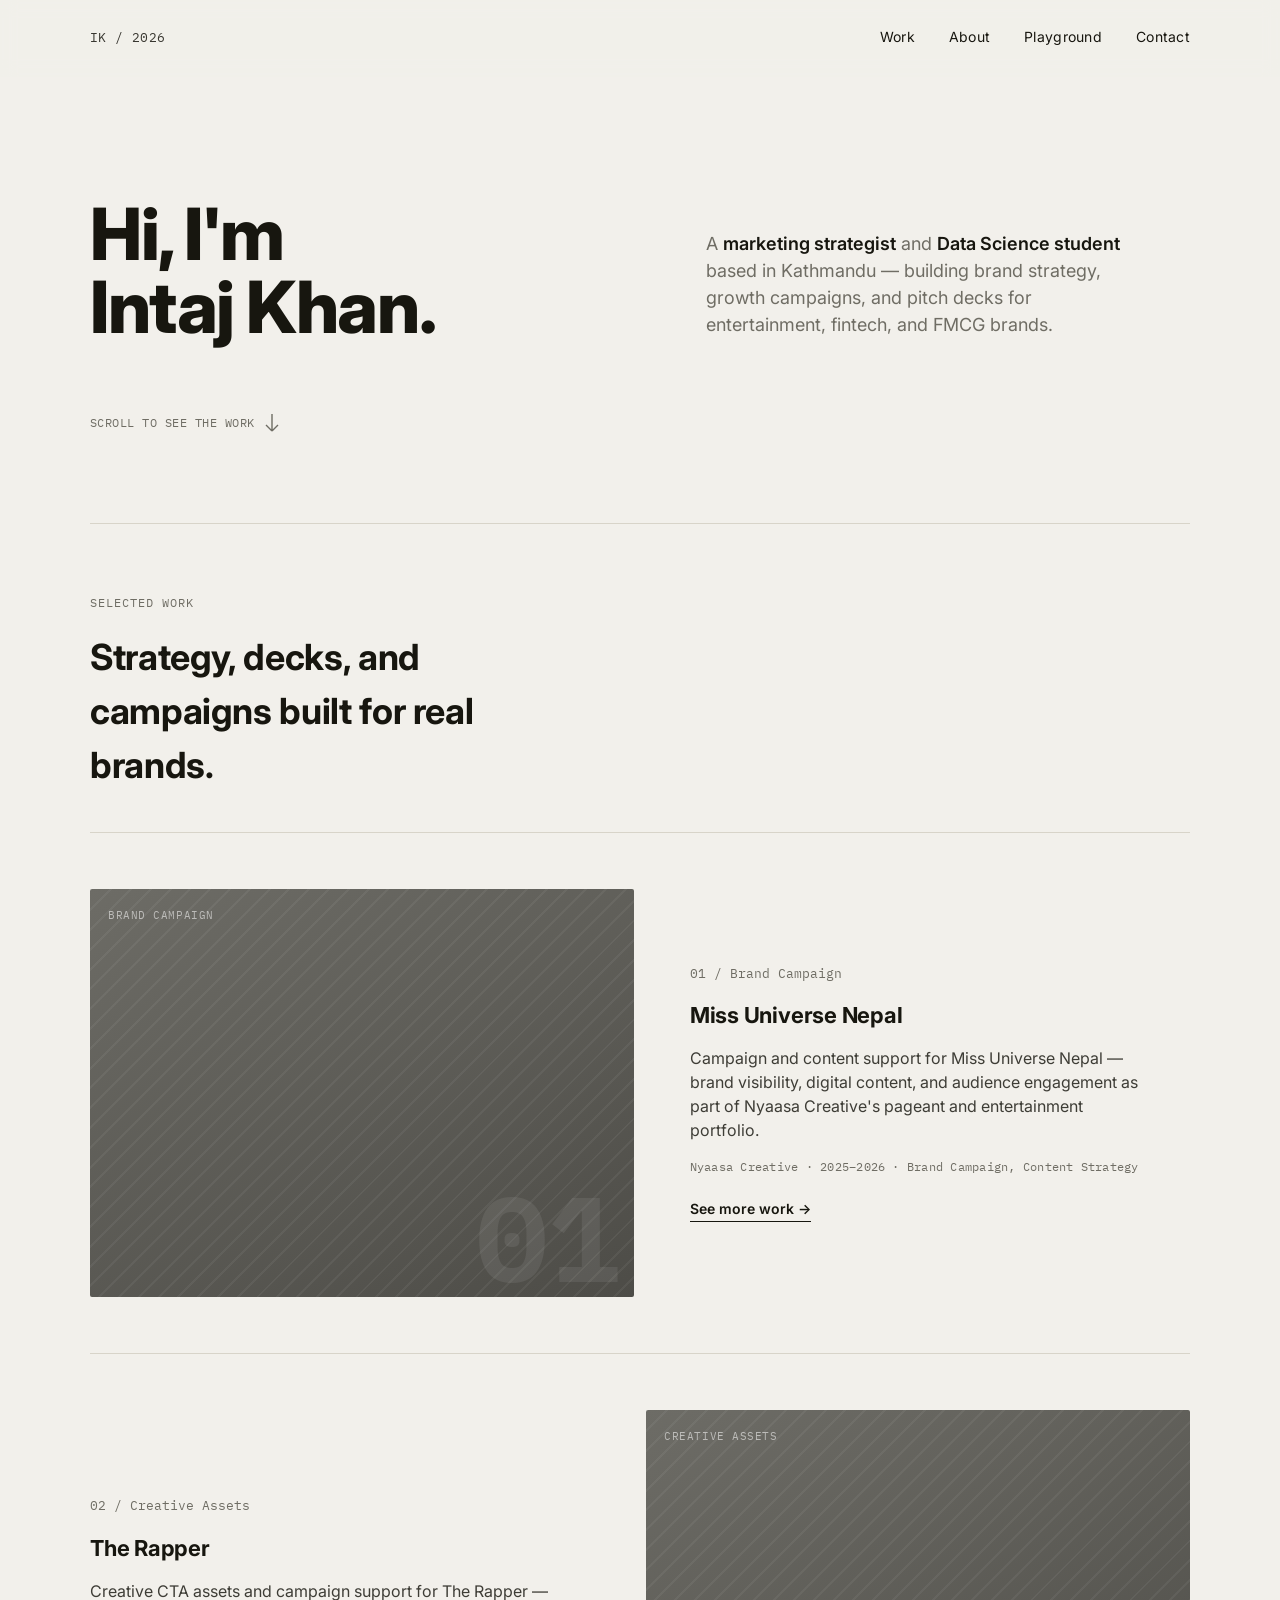
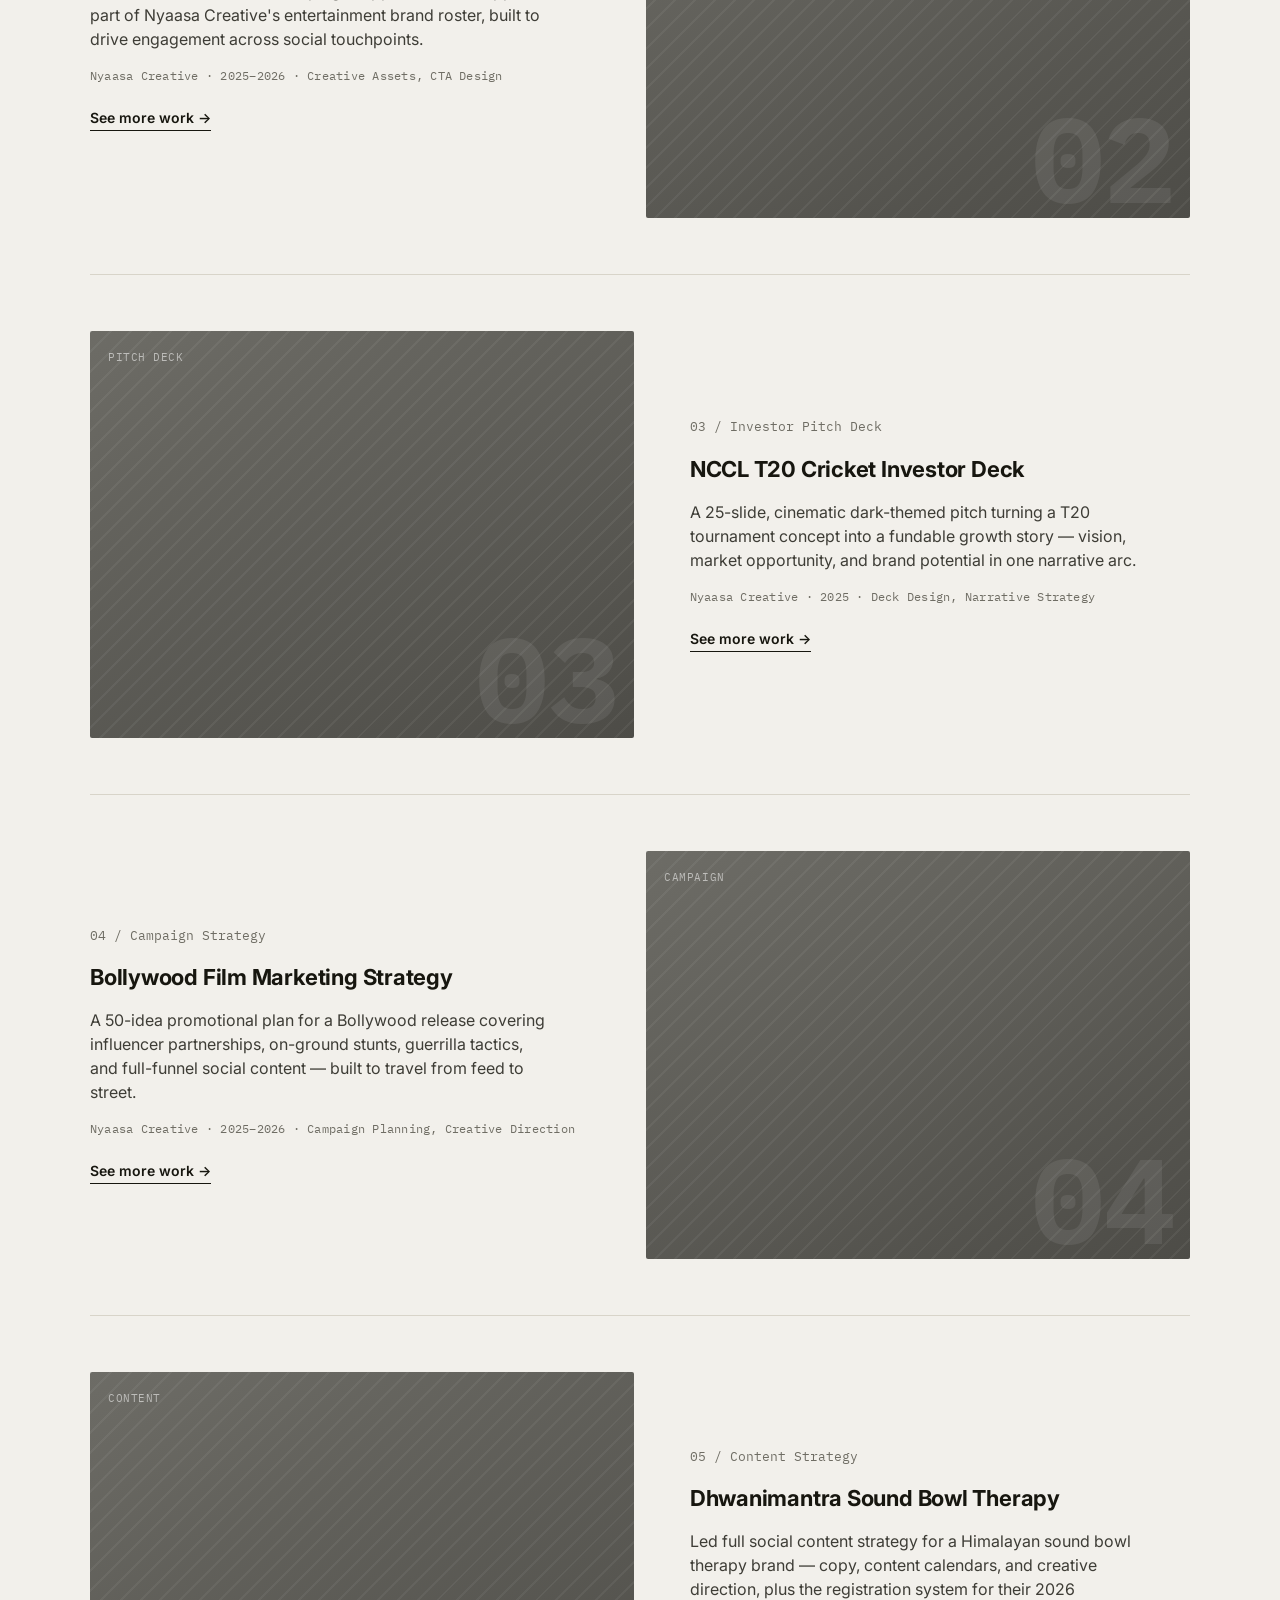
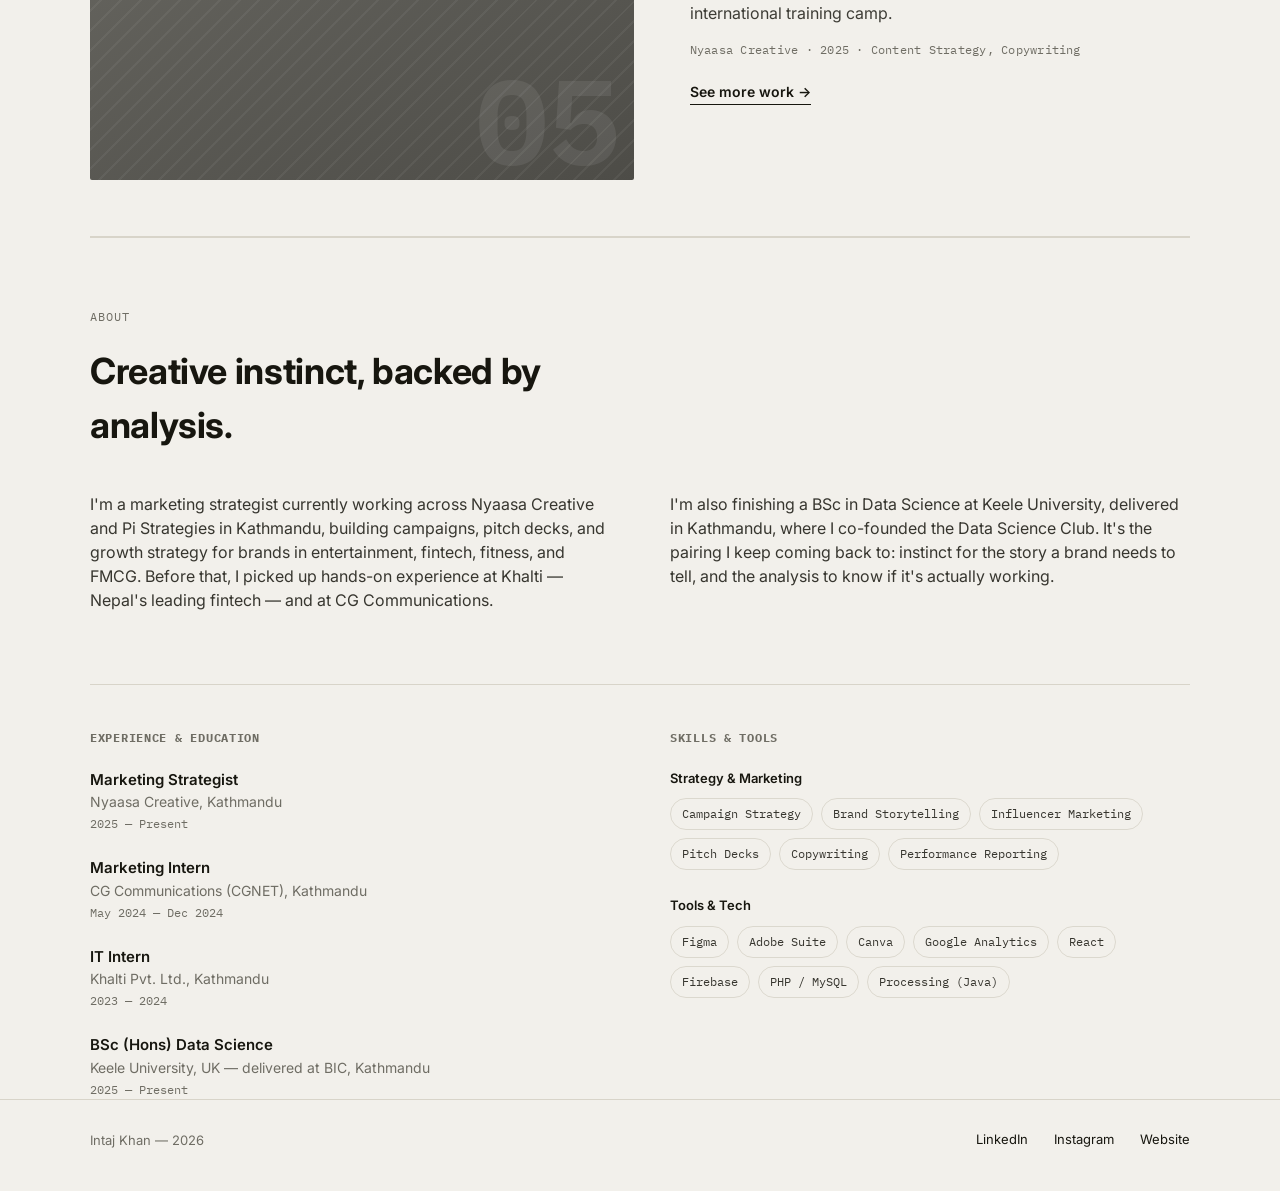
==== intajport/index.html @ 3a7e6c4c "Add files via upload" ====
<!DOCTYPE html>
<html lang="en">
<head>
<meta charset="UTF-8">
<meta name="viewport" content="width=device-width, initial-scale=1.0">
<title>Intaj Khan — Marketing Strategist &amp; Data Science Student</title>
<link rel="preconnect" href="https://fonts.googleapis.com">
<link rel="preconnect" href="https://fonts.gstatic.com" crossorigin>
<link href="https://fonts.googleapis.com/css2?family=Inter:wght@400;500;600;700;800&family=IBM+Plex+Mono:wght@400;500&display=swap" rel="stylesheet">
<link rel="stylesheet" href="style.css">
</head>
<body>

<header class="nav" id="siteNav">
  <div class="wrap">
    <a class="brand" href="index.html">IK / 2026</a>
    <nav>
      <a href="#work">Work</a>
      <a href="#about">About</a>
      <a href="playground.html">Playground</a>
      <a href="contact.html">Contact</a>
    </nav>
  </div>
</header>

<main>

  <!-- HERO -->
  <section class="hero" id="home">
    <div class="wrap grid">
      <h1>
        <span class="line">Hi, I'm</span>
        <span class="line name">Intaj Khan.</span>
      </h1>
      <p class="lede">
        A <strong>marketing strategist</strong> and <strong>Data Science student</strong> based in Kathmandu —
        building brand strategy, growth campaigns, and pitch decks for entertainment, fintech, and FMCG brands.
      </p>
    </div>
    <div class="wrap">
      <a href="#work" class="scroll-cue">
        SCROLL TO SEE THE WORK
        <svg width="14" height="18" viewBox="0 0 14 18" fill="none" xmlns="http://www.w3.org/2000/svg">
          <path d="M7 0V17M7 17L1 11M7 17L13 11" stroke="currentColor" stroke-width="1.4"/>
        </svg>
      </a>
    </div>
  </section>

  <!-- WORK -->
  <section id="work">
    <div class="wrap">
      <div class="section-head reveal">
        <div class="eyebrow">Selected Work</div>
        <h2>Strategy, decks, and campaigns built for real brands.</h2>
      </div>

      <div class="work-item reveal">
        <div>
          <span class="index">01 / Brand Campaign</span>
          <h3>Miss Universe Nepal</h3>
          <p class="desc">Campaign and content support for Miss Universe Nepal — brand visibility, digital content, and audience engagement as part of Nyaasa Creative's pageant and entertainment portfolio.</p>
          <p class="meta">Nyaasa Creative · 2025–2026 · Brand Campaign, Content Strategy</p>
          <a href="playground.html" class="cta">See more work →</a>
        </div>
        <div class="panel">
          <span class="tag">Brand Campaign</span>
          <span class="ghost">01</span>
        </div>
      </div>

      <div class="work-item reveal">
        <div>
          <span class="index">02 / Creative Assets</span>
          <h3>The Rapper</h3>
          <p class="desc">Creative CTA assets and campaign support for The Rapper — part of Nyaasa Creative's entertainment brand roster, built to drive engagement across social touchpoints.</p>
          <p class="meta">Nyaasa Creative · 2025–2026 · Creative Assets, CTA Design</p>
          <a href="playground.html" class="cta">See more work →</a>
        </div>
        <div class="panel">
          <span class="tag">Creative Assets</span>
          <span class="ghost">02</span>
        </div>
      </div>

      <div class="work-item reveal">
        <div>
          <span class="index">03 / Investor Pitch Deck</span>
          <h3>NCCL T20 Cricket Investor Deck</h3>
          <p class="desc">A 25-slide, cinematic dark-themed pitch turning a T20 tournament concept into a fundable growth story — vision, market opportunity, and brand potential in one narrative arc.</p>
          <p class="meta">Nyaasa Creative · 2025 · Deck Design, Narrative Strategy</p>
          <a href="playground.html" class="cta">See more work →</a>
        </div>
        <div class="panel">
          <span class="tag">Pitch Deck</span>
          <span class="ghost">03</span>
        </div>
      </div>

      <div class="work-item reveal">
        <div>
          <span class="index">04 / Campaign Strategy</span>
          <h3>Bollywood Film Marketing Strategy</h3>
          <p class="desc">A 50-idea promotional plan for a Bollywood release covering influencer partnerships, on-ground stunts, guerrilla tactics, and full-funnel social content — built to travel from feed to street.</p>
          <p class="meta">Nyaasa Creative · 2025–2026 · Campaign Planning, Creative Direction</p>
          <a href="playground.html" class="cta">See more work →</a>
        </div>
        <div class="panel">
          <span class="tag">Campaign</span>
          <span class="ghost">04</span>
        </div>
      </div>

      <div class="work-item reveal">
        <div>
          <span class="index">05 / Content Strategy</span>
          <h3>Dhwanimantra Sound Bowl Therapy</h3>
          <p class="desc">Led full social content strategy for a Himalayan sound bowl therapy brand — copy, content calendars, and creative direction, plus the registration system for their 2026 international training camp.</p>
          <p class="meta">Nyaasa Creative · 2025 · Content Strategy, Copywriting</p>
          <a href="playground.html" class="cta">See more work →</a>
        </div>
        <div class="panel">
          <span class="tag">Content</span>
          <span class="ghost">05</span>
        </div>
      </div>

    </div>
  </section>

  <!-- ABOUT -->
  <section id="about">
    <div class="wrap">
      <div class="section-head reveal">
        <div class="eyebrow">About</div>
        <h2>Creative instinct, backed by analysis.</h2>
      </div>

      <div class="about-intro reveal">
        <p>
          I'm a marketing strategist currently working across Nyaasa Creative and Pi Strategies in Kathmandu,
          building campaigns, pitch decks, and growth strategy for brands in entertainment, fintech, fitness, and FMCG.
          Before that, I picked up hands-on experience at Khalti — Nepal's leading fintech — and at CG Communications.
        </p>
        <p>
          I'm also finishing a BSc in Data Science at Keele University, delivered in Kathmandu, where I co-founded
          the Data Science Club. It's the pairing I keep coming back to: instinct for the story a brand needs to tell,
          and the analysis to know if it's actually working.
        </p>
      </div>

      <div class="about-columns reveal">
        <div>
          <h4>Experience &amp; Education</h4>
          <div class="timeline-item">
            <div class="role">Marketing Strategist</div>
            <div class="org">Nyaasa Creative, Kathmandu</div>
            <div class="date">2025 — Present</div>
          </div>
          <div class="timeline-item">
            <div class="role">Marketing Intern</div>
            <div class="org">CG Communications (CGNET), Kathmandu</div>
            <div class="date">May 2024 — Dec 2024</div>
          </div>
          <div class="timeline-item">
            <div class="role">IT Intern</div>
            <div class="org">Khalti Pvt. Ltd., Kathmandu</div>
            <div class="date">2023 — 2024</div>
          </div>
          <div class="timeline-item">
            <div class="role">BSc (Hons) Data Science</div>
            <div class="org">Keele University, UK — delivered at BIC, Kathmandu</div>
            <div class="date">2025 — Present</div>
          </div>
        </div>

        <div>
          <h4>Skills &amp; Tools</h4>
          <div class="skill-block">
            <div class="label">Strategy &amp; Marketing</div>
            <div class="pill-row">
              <span class="pill">Campaign Strategy</span>
              <span class="pill">Brand Storytelling</span>
              <span class="pill">Influencer Marketing</span>
              <span class="pill">Pitch Decks</span>
              <span class="pill">Copywriting</span>
              <span class="pill">Performance Reporting</span>
            </div>
          </div>
          <div class="skill-block">
            <div class="label">Tools &amp; Tech</div>
            <div class="pill-row">
              <span class="pill">Figma</span>
              <span class="pill">Adobe Suite</span>
              <span class="pill">Canva</span>
              <span class="pill">Google Analytics</span>
              <span class="pill">React</span>
              <span class="pill">Firebase</span>
              <span class="pill">PHP / MySQL</span>
              <span class="pill">Processing (Java)</span>
            </div>
          </div>
        </div>
      </div>
    </div>
  </section>

</main>

<footer>
  <div class="wrap">
    <span class="fname">Intaj Khan — 2026</span>
    <div class="socials">
      <a href="#" target="_blank" rel="noopener">LinkedIn</a>
      <a href="#" target="_blank" rel="noopener">Instagram</a>
      <a href="https://intajkhan.com.np" target="_blank" rel="noopener">Website</a>
    </div>
  </div>
</footer>

<script src="script.js"></script>
</body>
</html>
---- intajport/style.css ----
:root{
  --bg: #f2f0eb;
  --bg-soft: #eae7e0;
  --ink: #17160f;
  --muted: #6f6d64;
  --line: #d8d4c9;
  --panel-1: #6d6c66;
  --panel-2: #4d4c47;
  --sans: 'Inter', -apple-system, BlinkMacSystemFont, sans-serif;
  --mono: 'IBM Plex Mono', 'SFMono-Regular', monospace;
  --maxw: 1180px;
}

*{ margin:0; padding:0; box-sizing:border-box; }
html{ scroll-behavior:smooth; }
body{
  background:var(--bg);
  color:var(--ink);
  font-family:var(--sans);
  -webkit-font-smoothing:antialiased;
  line-height:1.5;
}
a{ color:inherit; text-decoration:none; }
::selection{ background:var(--ink); color:var(--bg); }
:focus-visible{ outline:2px solid var(--ink); outline-offset:3px; }

.wrap{ max-width:var(--maxw); margin:0 auto; padding:0 40px; }
section{ scroll-margin-top:90px; }

/* ---------- NAV ---------- */
header.nav{
  position:sticky; top:0; z-index:50;
  background:rgba(242,240,235,0.86);
  backdrop-filter:blur(8px);
  border-bottom:1px solid transparent;
  transition:border-color .3s ease;
}
header.nav.scrolled{ border-bottom-color:var(--line); }
header.nav .wrap{
  display:flex; justify-content:flex-end; align-items:center;
  padding-top:26px; padding-bottom:26px; gap:36px;
}
header.nav .brand{
  margin-right:auto; font-family:var(--mono); font-size:13px;
  letter-spacing:.03em; color:var(--ink); opacity:.85;
}
header.nav nav{ display:flex; gap:34px; }
header.nav nav a{
  font-size:14px; letter-spacing:.02em; color:var(--ink);
  position:relative; padding-bottom:3px;
}
header.nav nav a::after{
  content:''; position:absolute; left:0; right:0; bottom:0; height:1px;
  background:var(--ink); transform:scaleX(0); transform-origin:right;
  transition:transform .35s ease;
}
header.nav nav a:hover::after,
header.nav nav a:focus-visible::after,
header.nav nav a.active::after{ transform:scaleX(1); transform-origin:left; }
header.nav nav a.active{ font-weight:600; }

/* ---------- HERO (index only) ---------- */
.hero{ padding:120px 0 90px; }
.hero .grid{ display:grid; grid-template-columns:1.15fr 1fr; gap:60px; align-items:end; }
.hero h1{ font-size:clamp(42px,6vw,72px); font-weight:800; line-height:1.02; letter-spacing:-.02em; }
.hero h1 .line{ display:block; }
.hero .lede{ font-size:18px; color:var(--muted); max-width:38ch; padding-bottom:6px; }
.hero .lede strong{ color:var(--ink); font-weight:600; }
.scroll-cue{
  margin-top:70px; display:inline-flex; align-items:center; gap:10px;
  font-family:var(--mono); font-size:12px; color:var(--muted); letter-spacing:.04em;
}
.scroll-cue svg{ animation:bob 2s ease-in-out infinite; }
@keyframes bob{ 0%,100%{ transform:translateY(0); } 50%{ transform:translateY(6px); } }

/* ---------- PAGE HEADER (playground / contact) ---------- */
.page-header{ padding:120px 0 56px; border-bottom:1px solid var(--line); }
.page-header h1{
  font-size:clamp(36px,5.2vw,56px); font-weight:800; letter-spacing:-.02em;
  line-height:1.06; max-width:17ch; margin-bottom:20px;
}
.page-header p.intro{ font-size:17px; color:var(--muted); max-width:58ch; }

/* ---------- SECTION LABELS ---------- */
.eyebrow{
  font-family:var(--mono); font-size:12px; letter-spacing:.08em;
  text-transform:uppercase; color:var(--muted); margin-bottom:18px;
}
.section-head{ padding:70px 0 40px; border-top:1px solid var(--line); }
.section-head h2{ font-size:clamp(26px,3.2vw,36px); font-weight:700; letter-spacing:-.01em; max-width:22ch; }

/* ---------- WORK (index) ---------- */
.work-item{
  display:grid; grid-template-columns:0.92fr 1fr; gap:56px; align-items:center;
  padding:56px 0; border-top:1px solid var(--line);
}
.work-item:last-child{ border-bottom:1px solid var(--line); }
.work-item .index{ font-family:var(--mono); font-size:13px; color:var(--muted); margin-bottom:16px; display:block; }
.work-item h3{ font-size:22px; font-weight:700; letter-spacing:-.01em; margin-bottom:14px; }
.work-item p.desc{ color:var(--ink); opacity:.82; max-width:46ch; margin-bottom:16px; }
.work-item p.meta{ font-family:var(--mono); font-size:12px; color:var(--muted); letter-spacing:.02em; margin-bottom:20px; }
.work-item .cta{
  font-size:14px; font-weight:600; border-bottom:1px solid var(--ink);
  padding-bottom:2px; display:inline-block; transition:opacity .2s ease;
}
.work-item .cta:hover{ opacity:.6; }

.panel{
  position:relative; aspect-ratio:4/3; border-radius:2px; overflow:hidden;
  background:
    repeating-linear-gradient(135deg, rgba(255,255,255,0.05) 0 2px, transparent 2px 14px),
    linear-gradient(155deg, var(--panel-1), var(--panel-2));
}
.panel .ghost{
  position:absolute; right:14px; bottom:0; font-family:var(--mono); font-weight:700;
  font-size:120px; line-height:1; color:rgba(255,255,255,0.08); user-select:none;
}
.panel .tag{
  position:absolute; left:18px; top:18px; font-family:var(--mono); font-size:11px;
  letter-spacing:.05em; color:rgba(255,255,255,0.55); text-transform:uppercase;
}
.work-item:nth-child(even){ grid-template-columns:1fr 0.92fr; }
.work-item:nth-child(even) .panel{ order:-1; }

/* ---------- ABOUT (index) ---------- */
.about{ padding-bottom:30px; }
.about-intro{ display:grid; grid-template-columns:1fr 1fr; gap:60px; padding-bottom:56px; }
.about-intro p{ color:var(--ink); opacity:.85; margin-bottom:16px; font-size:16px; }
.about-intro p:last-child{ margin-bottom:0; }
.about-columns{ display:grid; grid-template-columns:1fr 1fr; gap:60px; padding-top:44px; border-top:1px solid var(--line); }
.about-columns h4{
  font-family:var(--mono); font-size:12px; text-transform:uppercase; letter-spacing:.06em;
  color:var(--muted); margin-bottom:22px;
}
.timeline-item{ margin-bottom:24px; }
.timeline-item:last-child{ margin-bottom:0; }
.timeline-item .role{ font-weight:600; font-size:15px; }
.timeline-item .org{ font-size:14px; color:var(--muted); }
.timeline-item .date{ font-family:var(--mono); font-size:12px; color:var(--muted); margin-top:3px; }

.skill-block{ margin-bottom:26px; }
.skill-block:last-child{ margin-bottom:0; }
.skill-block .label{ font-size:13px; font-weight:600; margin-bottom:10px; }
.pill-row{ display:flex; flex-wrap:wrap; gap:8px; }
.pill{
  font-family:var(--mono); font-size:12px; padding:6px 11px; border:1px solid var(--line);
  border-radius:20px; color:var(--ink); opacity:.85;
}

/* ---------- ARCHIVE (playground) ---------- */
.archive-section{ padding:56px 0 90px; }
.archive-group{ margin-bottom:54px; }
.archive-group:last-child{ margin-bottom:0; }
.archive-group h3{
  font-family:var(--mono); font-size:12px; text-transform:uppercase; letter-spacing:.07em;
  color:var(--muted); padding-bottom:14px; border-bottom:1px solid var(--line); margin-bottom:2px;
}
.archive-row{
  display:grid; grid-template-columns:2.1fr 2fr 0.7fr 1.2fr; gap:20px; align-items:center;
  padding:16px 4px; border-bottom:1px solid var(--line); transition:background .2s ease;
}
.archive-row:hover{ background:var(--bg-soft); }
.archive-row .a-name{ font-weight:600; font-size:15px; }
.archive-row .a-context{ font-size:13.5px; color:var(--muted); }
.archive-row .a-year{ font-family:var(--mono); font-size:12.5px; color:var(--muted); }
.archive-row .a-type{
  font-family:var(--mono); font-size:11.5px; text-transform:uppercase; letter-spacing:.04em;
  color:var(--ink); opacity:.7; text-align:right;
}

/* ---------- CONTACT ---------- */
.contact{ padding:80px 0 90px; }
.contact .grid{ display:grid; grid-template-columns:1.2fr 1fr; gap:60px; align-items:start; }
.contact h2{
  font-size:clamp(30px,4.4vw,46px); font-weight:800; letter-spacing:-.02em; line-height:1.08; max-width:14ch;
}
.contact h2 a{ display:inline-flex; align-items:center; gap:14px; border-bottom:2px solid var(--ink); }
.contact h2 svg{ transition:transform .25s ease; }
.contact h2 a:hover svg{ transform:translate(5px,-5px); }
.contact-details{ padding-top:8px; }
.contact-line{ display:flex; justify-content:space-between; padding:16px 0; border-top:1px solid var(--line); font-size:14px; }
.contact-line:last-child{ border-bottom:1px solid var(--line); }
.contact-line span.label{
  font-family:var(--mono); color:var(--muted); font-size:12px; text-transform:uppercase; letter-spacing:.05em;
}
.contact-line a, .contact-line span.value{ font-weight:500; }
.contact-line a:hover{ text-decoration:underline; }

/* ---------- FOOTER ---------- */
footer{ padding:30px 0 40px; border-top:1px solid var(--line); }
footer .wrap{ display:flex; justify-content:space-between; align-items:center; font-size:13px; }
footer .fname{ color:var(--muted); }
footer .socials{ display:flex; gap:26px; }
footer .socials a{ position:relative; padding-bottom:2px; }
footer .socials a::after{
  content:''; position:absolute; left:0; right:0; bottom:0; height:1px; background:var(--ink);
  transform:scaleX(0); transform-origin:right; transition:transform .3s ease;
}
footer .socials a:hover::after{ transform:scaleX(1); transform-origin:left; }

/* ---------- REVEAL ---------- */
.reveal{ opacity:0; transform:translateY(18px); transition:opacity .6s ease, transform .6s ease; }
.reveal.in{ opacity:1; transform:translateY(0); }

@media (prefers-reduced-motion: reduce){
  html{ scroll-behavior:auto; }
  .reveal{ opacity:1; transform:none; transition:none; }
  .scroll-cue svg{ animation:none; }
}

/* ---------- RESPONSIVE ---------- */
@media (max-width:860px){
  .wrap{ padding:0 24px; }
  header.nav .wrap{ flex-wrap:wrap; row-gap:14px; padding-top:20px; padding-bottom:20px; }
  header.nav nav{ gap:22px; }
  .hero{ padding:70px 0 60px; }
  .hero .grid{ grid-template-columns:1fr; gap:26px; }
  .page-header{ padding:70px 0 40px; }
  .work-item, .work-item:nth-child(even){ grid-template-columns:1fr; gap:26px; }
  .work-item:nth-child(even) .panel{ order:0; }
  .about-intro, .about-columns{ grid-template-columns:1fr; gap:34px; }
  .contact .grid{ grid-template-columns:1fr; gap:40px; }
  .archive-row{ grid-template-columns:1fr 1fr; row-gap:6px; padding:14px 4px; }
  .archive-row .a-name{ grid-column:1 / 3; }
  .archive-row .a-type{ text-align:left; }
  footer .wrap{ flex-direction:column; gap:16px; align-items:flex-start; }
}
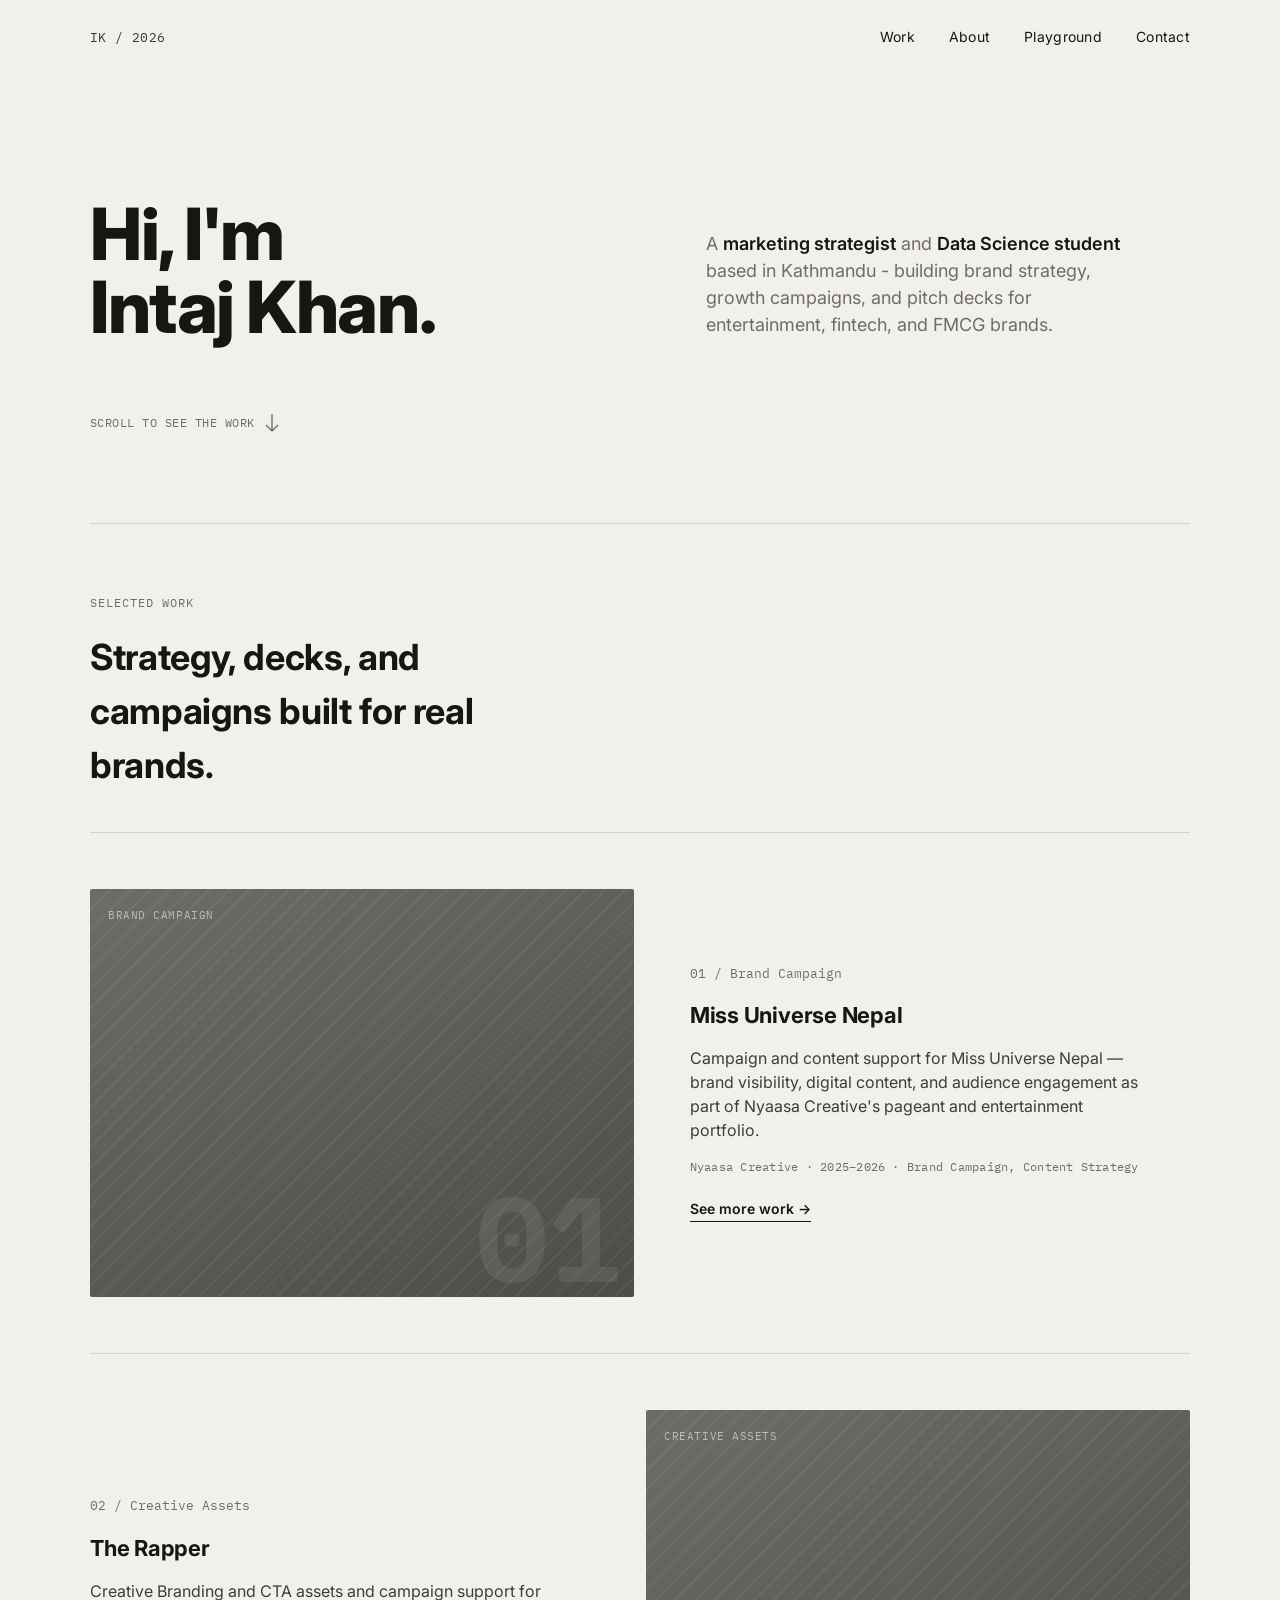
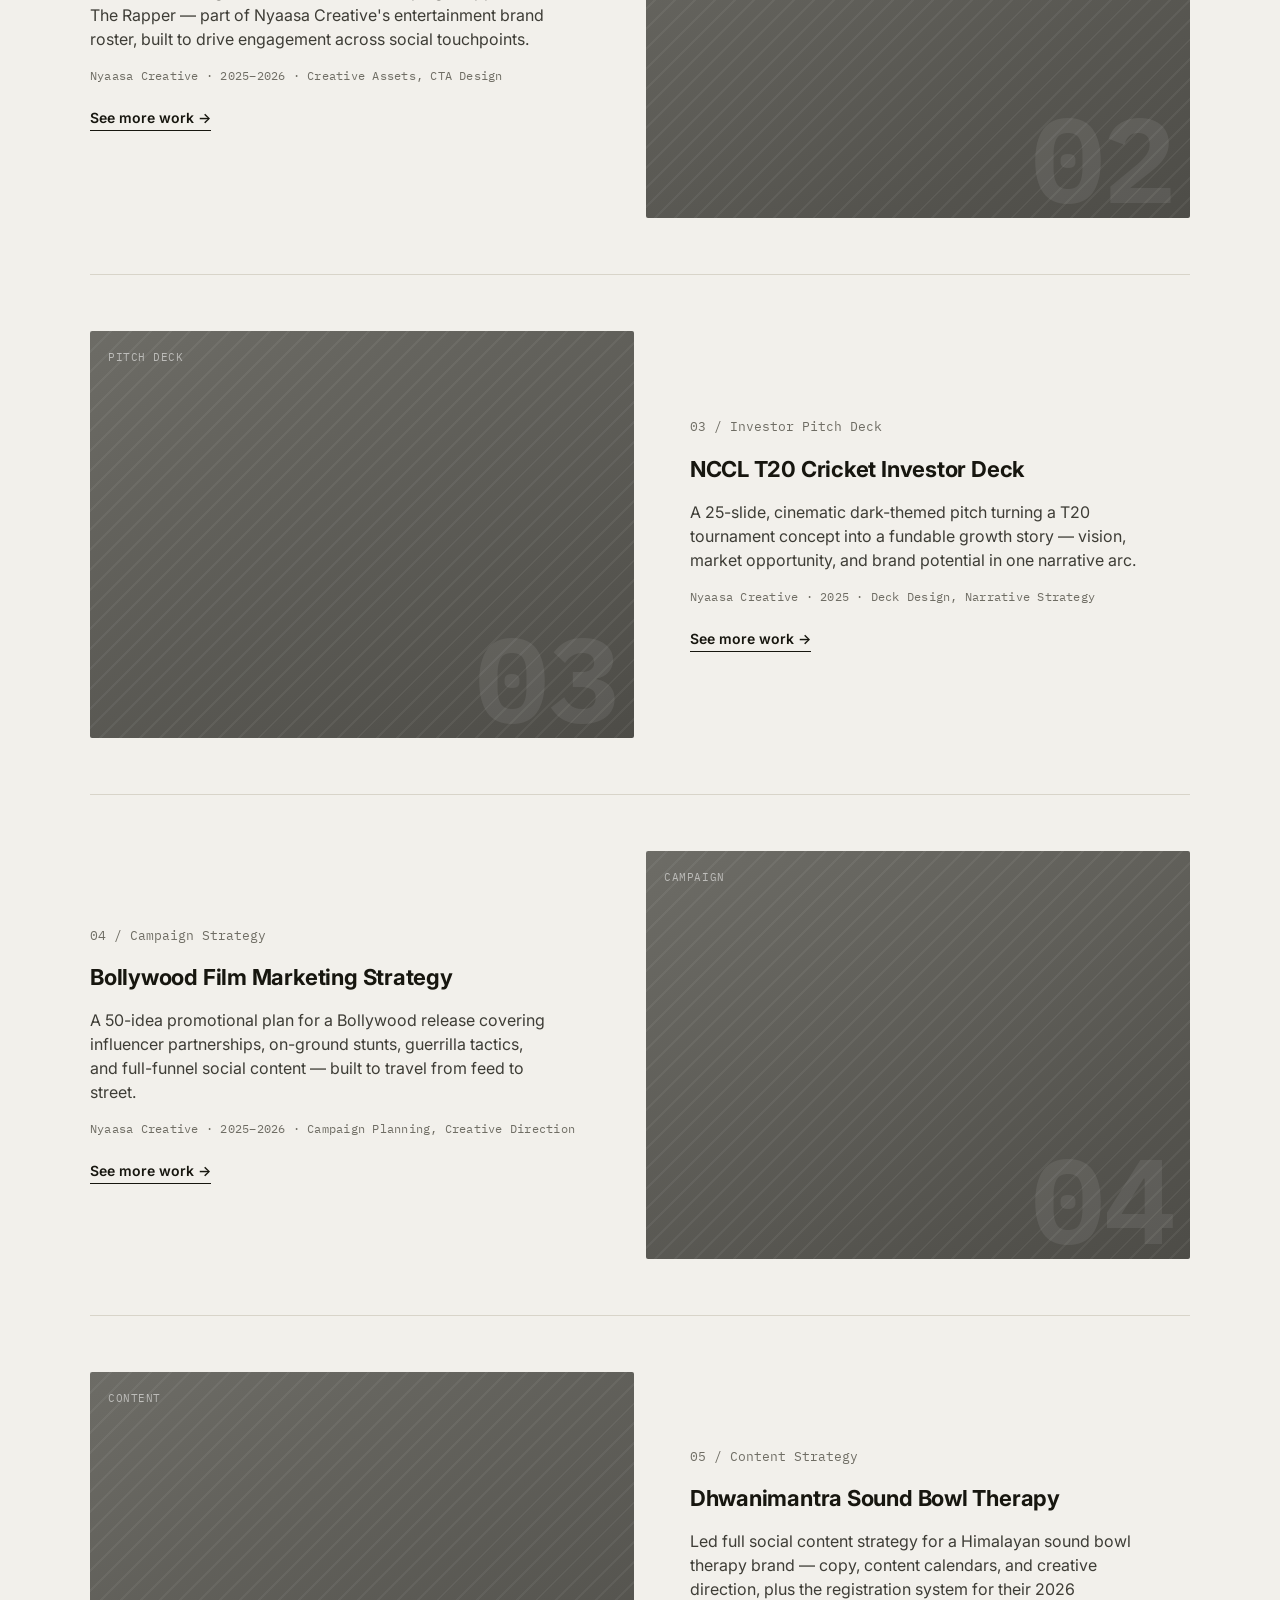
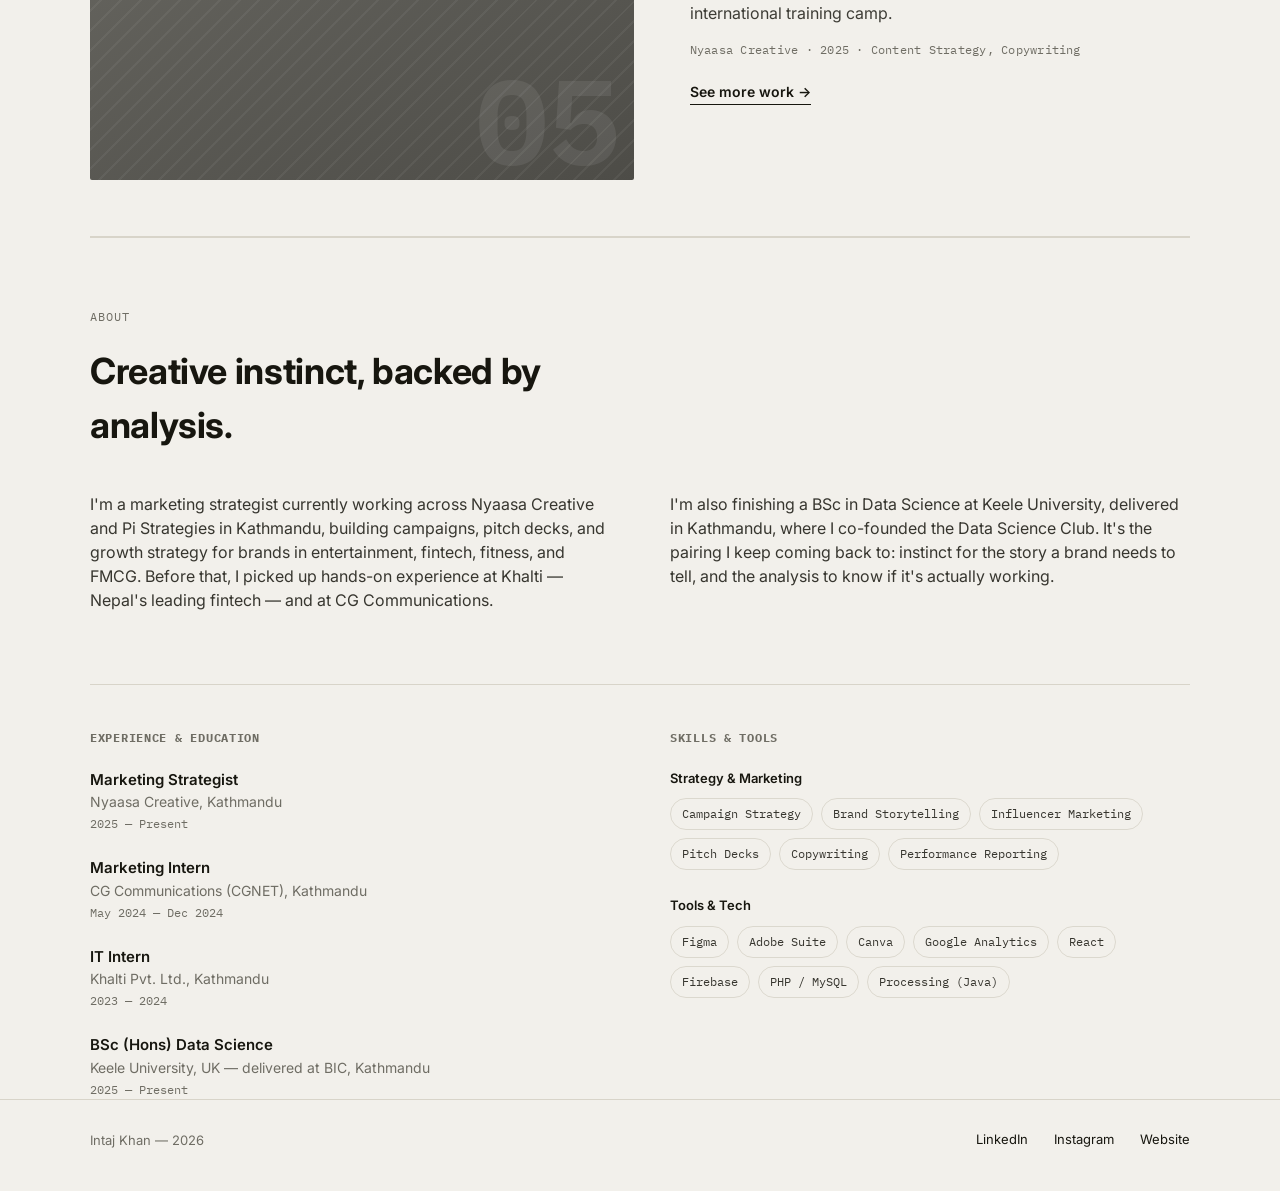
==== commit 49ce472d: "Update descriptions in index.html" ====
--- a/intajport/index.html
+++ b/intajport/index.html
@@ -33,7 +33,7 @@
         <span class="line name">Intaj Khan.</span>
       </h1>
       <p class="lede">
-        A <strong>marketing strategist</strong> and <strong>Data Science student</strong> based in Kathmandu —
+        A <strong>marketing strategist</strong> and <strong>Data Science student</strong> based in Kathmandu -
         building brand strategy, growth campaigns, and pitch decks for entertainment, fintech, and FMCG brands.
       </p>
     </div>
@@ -73,7 +73,7 @@
         <div>
           <span class="index">02 / Creative Assets</span>
           <h3>The Rapper</h3>
-          <p class="desc">Creative CTA assets and campaign support for The Rapper — part of Nyaasa Creative's entertainment brand roster, built to drive engagement across social touchpoints.</p>
+          <p class="desc">Creative Branding and  CTA assets and campaign support for The Rapper — part of Nyaasa Creative's entertainment brand roster, built to drive engagement across social touchpoints.</p>
           <p class="meta">Nyaasa Creative · 2025–2026 · Creative Assets, CTA Design</p>
           <a href="playground.html" class="cta">See more work →</a>
         </div>
